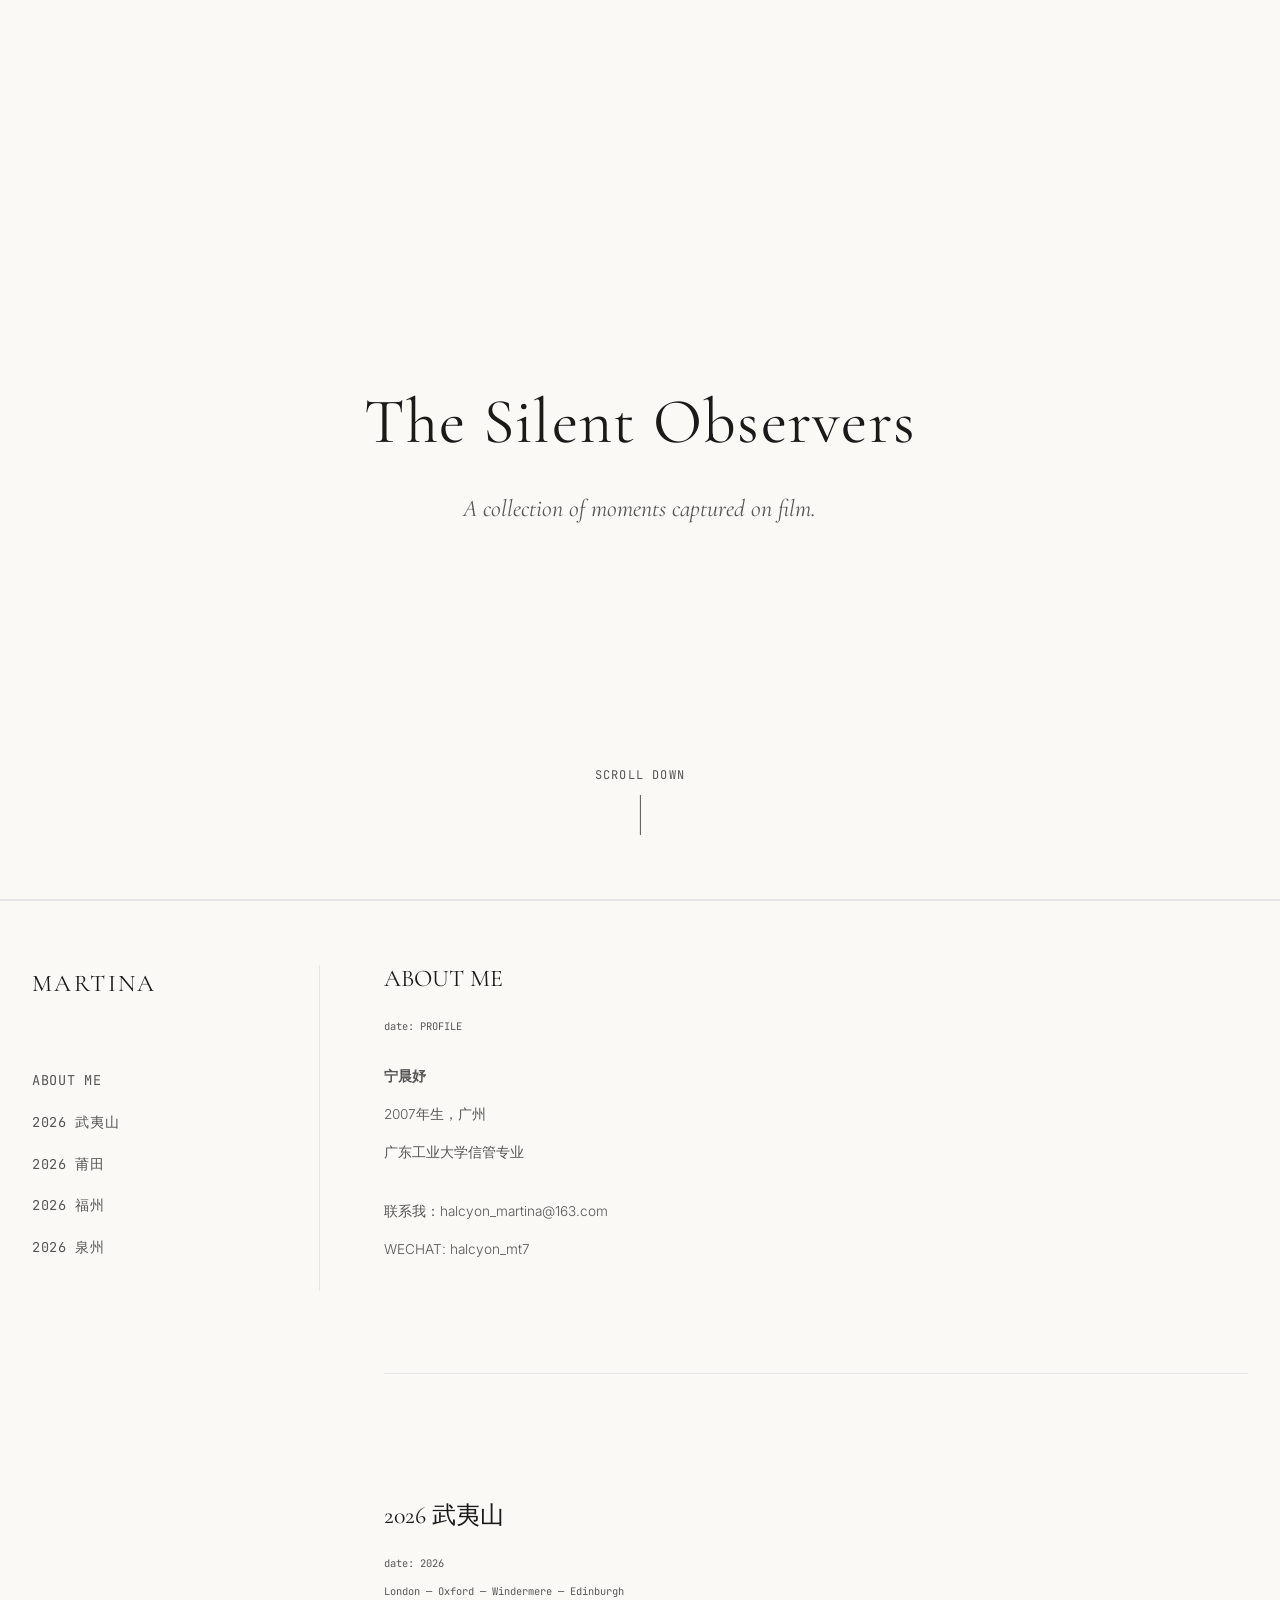
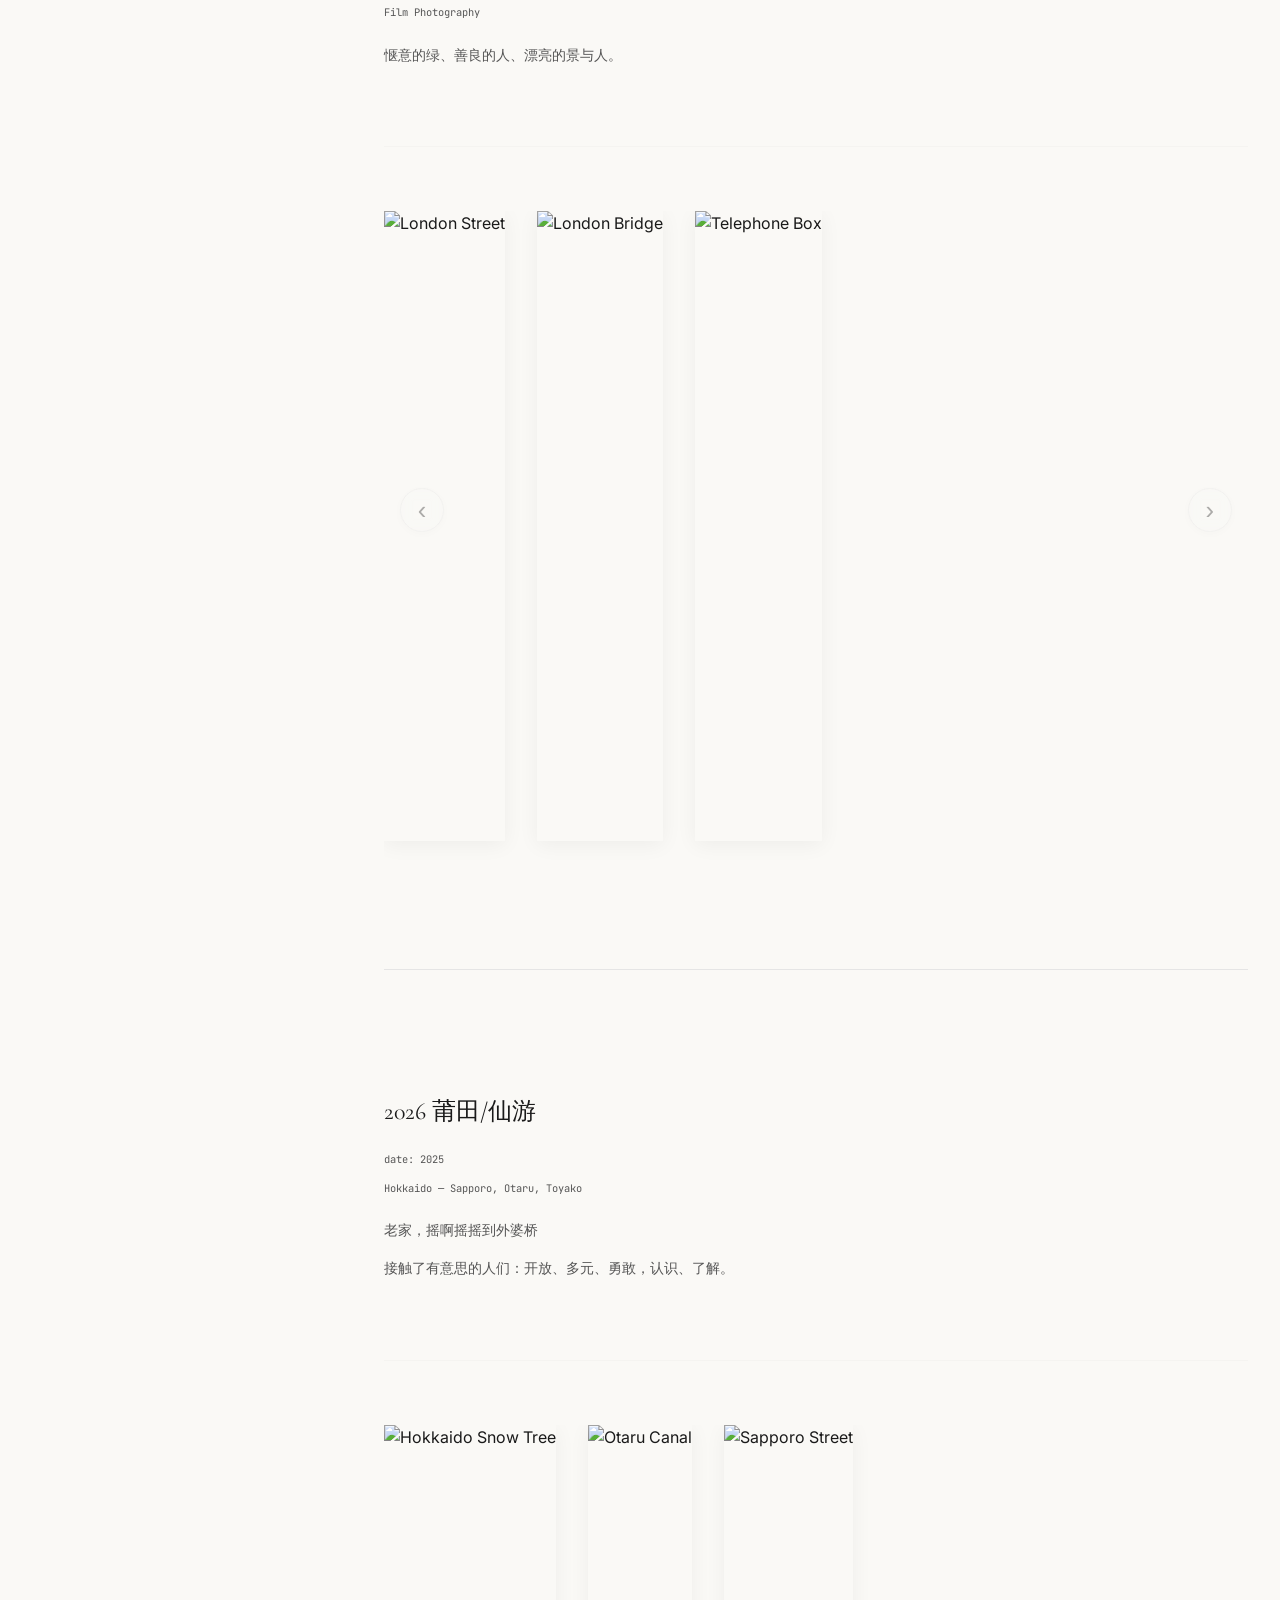
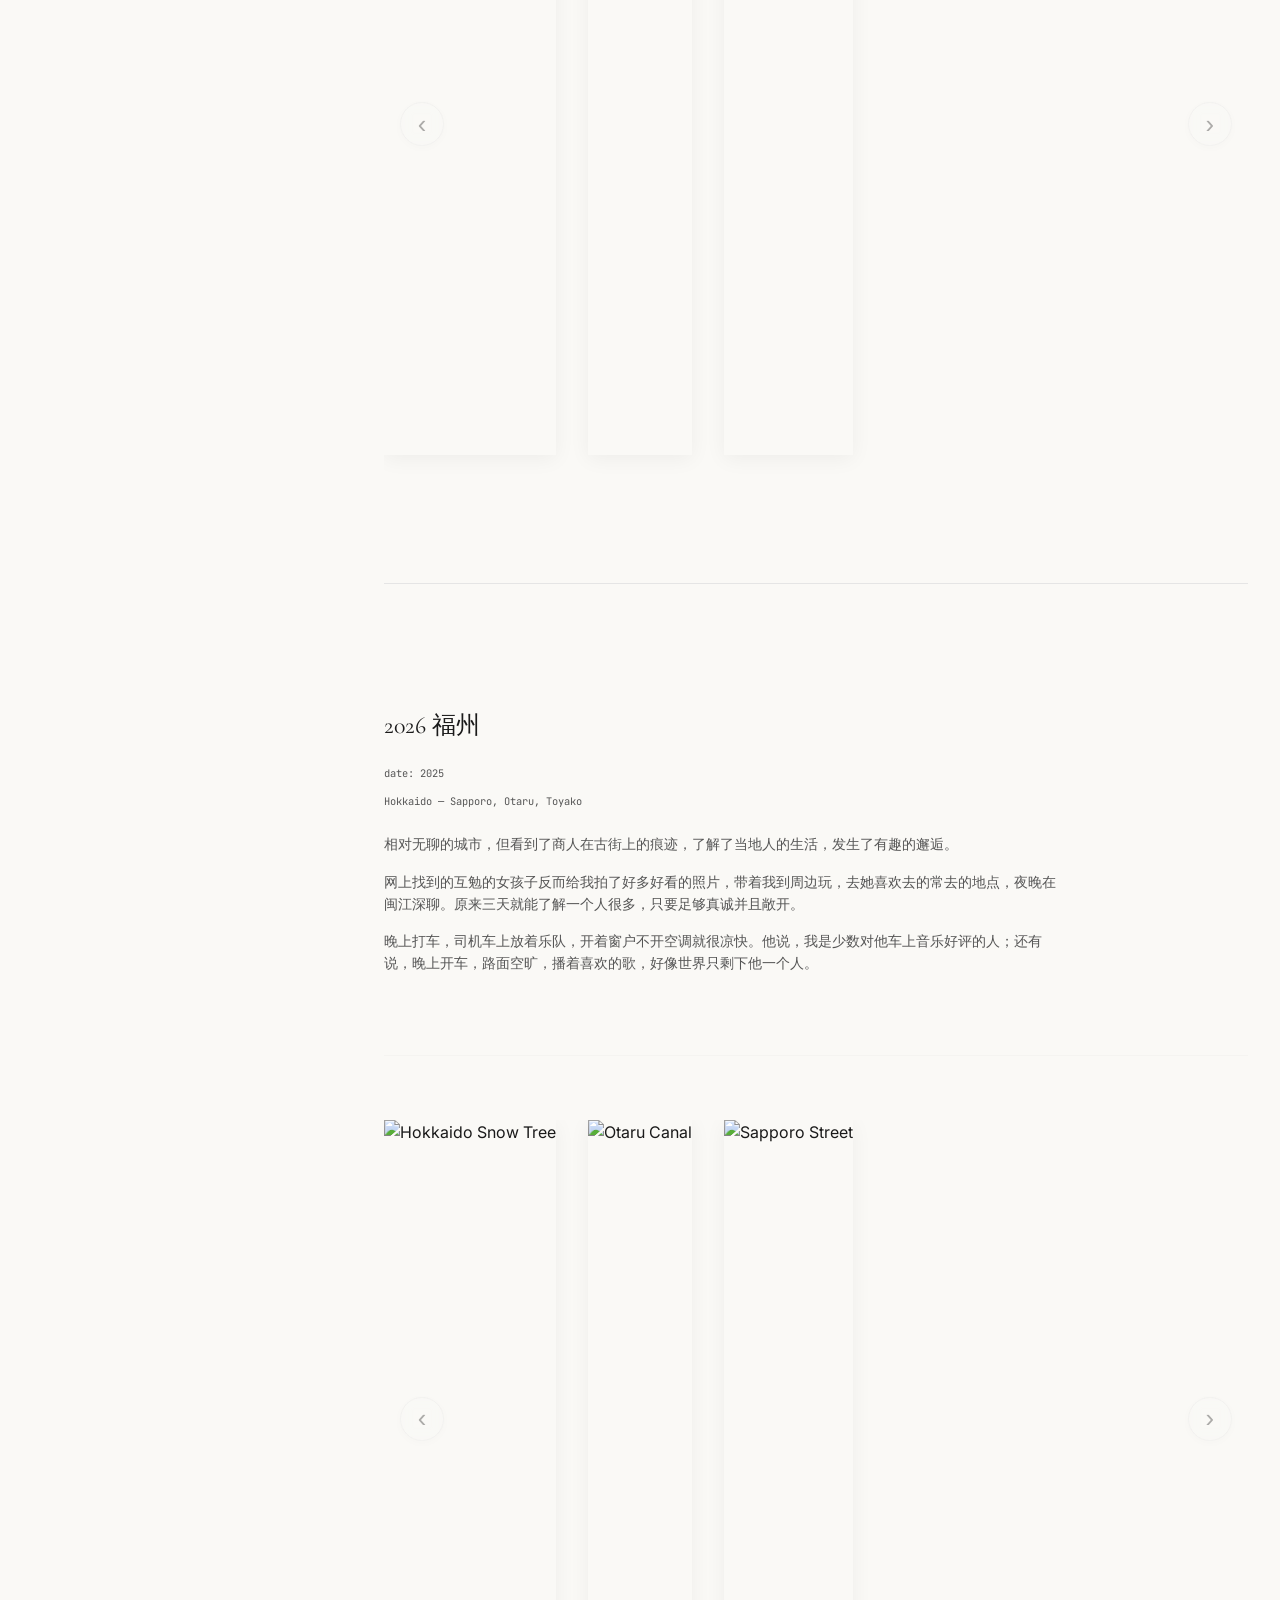
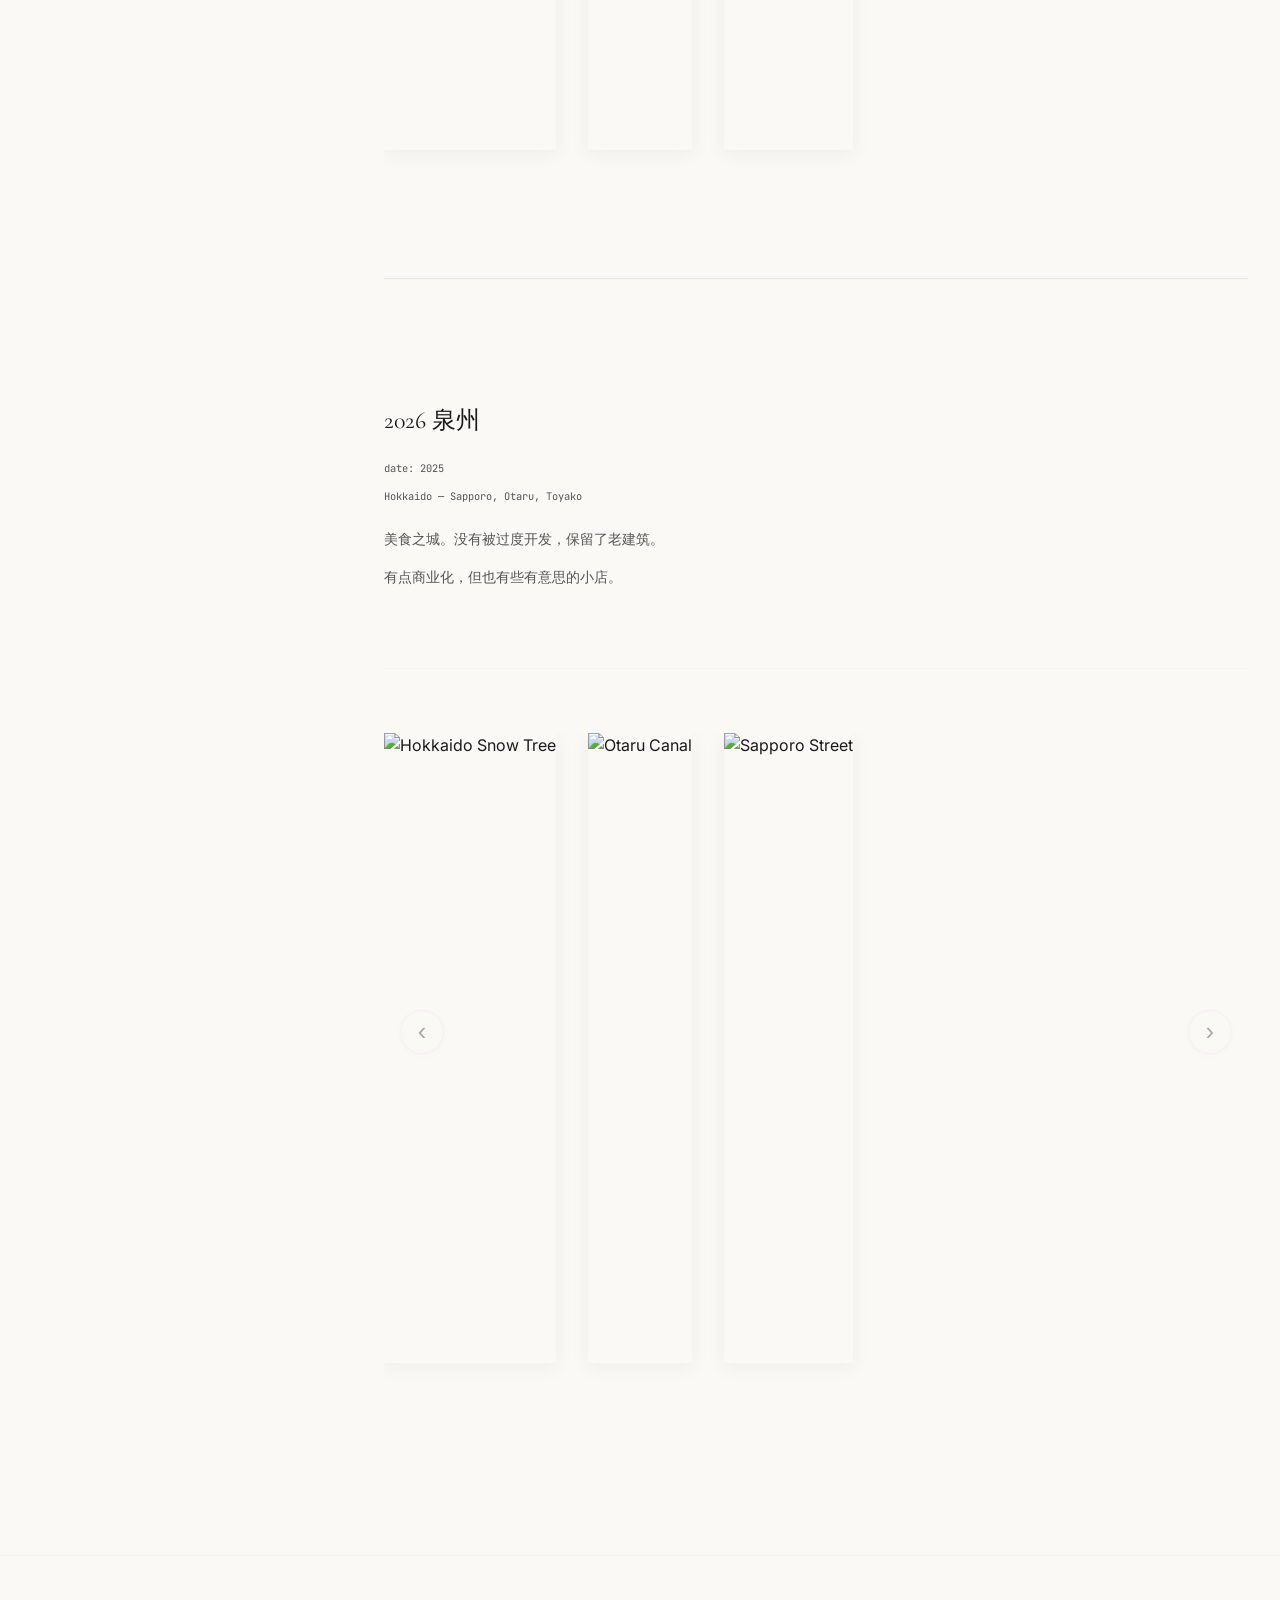
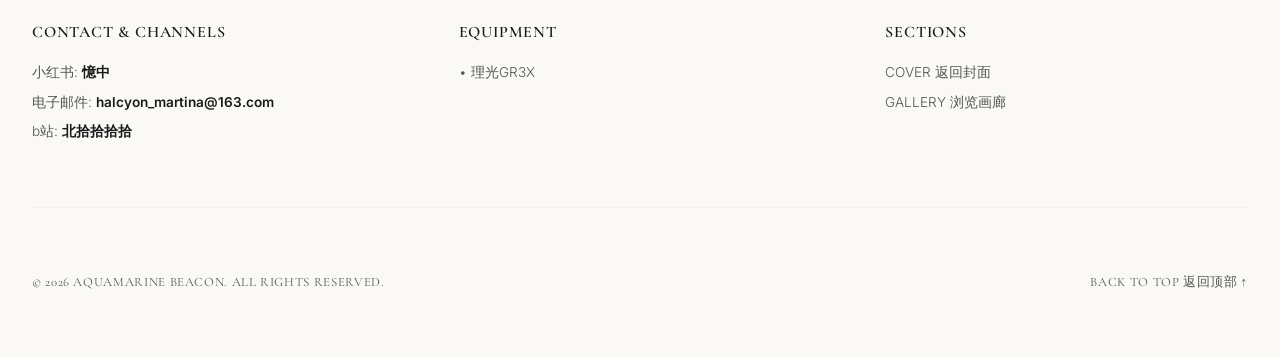
==== index.html @ 2e739232 "个人网页" ====
<!DOCTYPE html>
<html lang="zh-CN">
<head>
    <meta charset="UTF-8">
    <meta name="viewport" content="width=device-width, initial-scale=1.0">
    <title>Martina | 极简画廊风个人摄影集</title>
    <!-- 引入字体：Cormorant Garamond (衬线), JetBrains Mono (等宽), Inter (无衬线) -->
    <link rel="preconnect" href="https://fonts.googleapis.com">
    <link rel="preconnect" href="https://fonts.gstatic.com" crossorigin>
    <link href="https://fonts.googleapis.com/css2?family=Cormorant+Garamond:ital,wght@0,300;0,400;0,600;1,400&family=JetBrains+Mono:wght@300;400&family=Inter:wght@300;400;600&display=swap" rel="stylesheet">
    <link rel="stylesheet" href="css/style.css">
</head>
<body>

    <!-- 封面信封/极简标题区 -->
    <section id="cover" class="hero">
        <div class="hero-content">
            <h1>The Silent Observers</h1>
            <p>A collection of moments captured on film.</p>
            <div class="scroll-indicator">
                <span>Scroll Down</span>
                <div class="line"></div>
            </div>
        </div>
    </section>

    <!-- 主内容区 -->
    <main class="main-content" id="gallery-container">
        <div class="layout-container">
            
            <!-- 侧边导航 / 顶部导航 -->
            <div class="sidebar-wrapper">
                <nav class="sticky-nav">
                    <div class="nav-brand">MARTINA</div>
                    <ul class="nav-links">
                        <li><a href="#about-me">ABOUT ME</a></li>
                        <li><a href="#wys-2026">2026 武夷山</a></li>
                        <li><a href="#pt-2026">2026 莆田</a></li>
                        <li><a href="#fz-2026">2026 福州</a></li>
                        <li><a href="#qz-2026">2026 泉州</a></li>
                    </ul>
                </nav>
            </div>

            <!-- 项目列表区 -->
            <div class="projects-container">
                
                <!-- ABOUT ME -->
                <section id="about-me" class="project-item">
                    <div class="project-info">
                        <h2>ABOUT ME</h2>
                        <div class="project-meta">
                            <span>date: PROFILE</span>
                        </div>
                        <div class="project-desc">
                            <p><strong>宁晨妤</strong></p>
                            <p>2007年生，广州</p>
                            <p>广东工业大学信管专业</p>
                            <br>
                            <p>联系我：halcyon_martina@163.com</p>
                            <p>WECHAT: halcyon_mt7</p>
                        </div>
                    </div>
                </section>

                <!-- 项目 1 -->
                <section id="wys-2026" class="project-item">
                    <div class="project-info">
                        <h2>2026 武夷山</h2>
                        <div class="project-meta">
                            <span>date: 2026</span>
                            <span>London — Oxford — Windermere — Edinburgh</span>
                            <span>Film Photography</span>
                        </div>
                        <div class="project-desc">
                            <p>惬意的绿、善良的人、漂亮的景与人。</p>
                        </div>
                    </div>
                    <div class="project-gallery slider">
                        <div class="slider-container">
                            <img src="https://coresg-normal.trae.ai/api/ide/v1/text_to_image?prompt=London%20street%20red%20bus%20film%20photography%20minimalist&image_size=landscape_4_3" alt="London Street" loading="lazy" data-meta="Nikon FM2 | Kodak Portra 400 | London">
                            <img src="https://coresg-normal.trae.ai/api/ide/v1/text_to_image?prompt=London%20bridge%20fog%20film%20photography%20monochrome&image_size=landscape_4_3" alt="London Bridge" loading="lazy" data-meta="Nikon FM2 | Ilford HP5 | London">
                            <img src="https://coresg-normal.trae.ai/api/ide/v1/text_to_image?prompt=London%20telephone%20box%20film%20photography%20rain&image_size=portrait_4_3" alt="Telephone Box" loading="lazy" data-meta="Nikon FM2 | Kodak Portra 400 | London">
                        </div>
                        <div class="slider-controls">
                            <button class="slider-btn prev" aria-label="Previous image">‹</button>
                            <button class="slider-btn next" aria-label="Next image">›</button>
                        </div>
                    </div>
                </section>

                <!-- 项目 2 -->
                <section id="pt-2026" class="project-item">
                    <div class="project-info">
                        <h2>2026 莆田/仙游</h2>
                        <div class="project-meta">
                            <span>date: 2025</span>
                            <span>Hokkaido — Sapporo, Otaru, Toyako</span>
                        </div>
                        <div class="project-desc">
                            <p>老家，摇啊摇摇到外婆桥</p>
                            <p>接触了有意思的人们：开放、多元、勇敢，认识、了解。</p>
                        </div>
                    </div>
                    <div class="project-gallery slider">
                        <div class="slider-container">
                            <img src="https://coresg-normal.trae.ai/api/ide/v1/text_to_image?prompt=Hokkaido%20snow%20tree%20minimalist%20film%20photography&image_size=landscape_4_3" alt="Hokkaido Snow Tree" loading="lazy" data-meta="Ricoh GR3 | Positive Film | Biei">
                            <img src="https://coresg-normal.trae.ai/api/ide/v1/text_to_image?prompt=Otaru%20canal%20winter%20film%20photography&image_size=landscape_16_9" alt="Otaru Canal" loading="lazy" data-meta="Ricoh GR3 | Positive Film | Otaru">
                            <img src="https://coresg-normal.trae.ai/api/ide/v1/text_to_image?prompt=Sapporo%20street%20snow%20night%20film%20photography&image_size=landscape_4_3" alt="Sapporo Street" loading="lazy" data-meta="Ricoh GR3 | Positive Film | Sapporo">
                        </div>
                        <div class="slider-controls">
                            <button class="slider-btn prev" aria-label="Previous image">‹</button>
                            <button class="slider-btn next" aria-label="Next image">›</button>
                        </div>
                    </div>
                </section>

                <!-- 项目 3 -->
                <section id="fz-2026" class="project-item">
                    <div class="project-info">
                        <h2>2026 福州</h2>
                        <div class="project-meta">
                            <span>date: 2025</span>
                            <span>Hokkaido — Sapporo, Otaru, Toyako</span>
                        </div>
                        <div class="project-desc">
                            <p>相对无聊的城市，但看到了商人在古街上的痕迹，了解了当地人的生活，发生了有趣的邂逅。</p>
                            <p>网上找到的互勉的女孩子反而给我拍了好多好看的照片，带着我到周边玩，去她喜欢去的常去的地点，夜晚在闽江深聊。原来三天就能了解一个人很多，只要足够真诚并且敞开。</p>
                            <p>晚上打车，司机车上放着乐队，开着窗户不开空调就很凉快。他说，我是少数对他车上音乐好评的人；还有说，晚上开车，路面空旷，播着喜欢的歌，好像世界只剩下他一个人。</p>
                        </div>
                    </div>
                    <div class="project-gallery slider">
                        <div class="slider-container">
                            <img src="https://coresg-normal.trae.ai/api/ide/v1/text_to_image?prompt=Hokkaido%20snow%20tree%20minimalist%20film%20photography&image_size=landscape_4_3" alt="Hokkaido Snow Tree" loading="lazy" data-meta="Ricoh GR3 | Positive Film | Biei">
                            <img src="https://coresg-normal.trae.ai/api/ide/v1/text_to_image?prompt=Otaru%20canal%20winter%20film%20photography&image_size=landscape_16_9" alt="Otaru Canal" loading="lazy" data-meta="Ricoh GR3 | Positive Film | Otaru">
                            <img src="https://coresg-normal.trae.ai/api/ide/v1/text_to_image?prompt=Sapporo%20street%20snow%20night%20film%20photography&image_size=landscape_4_3" alt="Sapporo Street" loading="lazy" data-meta="Ricoh GR3 | Positive Film | Sapporo">
                        </div>
                        <div class="slider-controls">
                            <button class="slider-btn prev" aria-label="Previous image">‹</button>
                            <button class="slider-btn next" aria-label="Next image">›</button>
                        </div>
                    </div>
                </section>

                <!-- 项目 4 -->
                <section id="qz-2026" class="project-item">
                    <div class="project-info">
                        <h2>2026 泉州</h2>
                        <div class="project-meta">
                            <span>date: 2025</span>
                            <span>Hokkaido — Sapporo, Otaru, Toyako</span>
                        </div>
                        <div class="project-desc">
                            <p>美食之城。没有被过度开发，保留了老建筑。</p>
                            <p>有点商业化，但也有些有意思的小店。</p>
                        </div>
                    </div>
                    <div class="project-gallery slider">
                        <div class="slider-container">
                            <img src="https://coresg-normal.trae.ai/api/ide/v1/text_to_image?prompt=Hokkaido%20snow%20tree%20minimalist%20film%20photography&image_size=landscape_4_3" alt="Hokkaido Snow Tree" loading="lazy" data-meta="Ricoh GR3 | Positive Film | Biei">
                            <img src="https://coresg-normal.trae.ai/api/ide/v1/text_to_image?prompt=Otaru%20canal%20winter%20film%20photography&image_size=landscape_16_9" alt="Otaru Canal" loading="lazy" data-meta="Ricoh GR3 | Positive Film | Otaru">
                            <img src="https://coresg-normal.trae.ai/api/ide/v1/text_to_image?prompt=Sapporo%20street%20snow%20night%20film%20photography&image_size=landscape_4_3" alt="Sapporo Street" loading="lazy" data-meta="Ricoh GR3 | Positive Film | Sapporo">
                        </div>
                        <div class="slider-controls">
                            <button class="slider-btn prev" aria-label="Previous image">‹</button>
                            <button class="slider-btn next" aria-label="Next image">›</button>
                        </div>
                    </div>
                </section>
                
            </div>
        </div>
    </main>

    <!-- 页脚 -->
    <footer id="footer">
        <div class="footer-layout">
            
            <div class="footer-col">
                <h3>CONTACT & CHANNELS</h3>
                <ul class="footer-list">
                    <li>小红书: <strong>憶中</strong></li>
                    <li>电子邮件: <strong>halcyon_martina@163.com</strong></li>
                    <li>b站: <strong>北拾拾拾拾</strong></li>
                </ul>
            </div>

            <div class="footer-col">
                <h3>EQUIPMENT</h3>
                <ul class="footer-list">
                    <li>• 理光GR3X</li>
                </ul>
            </div>

            <div class="footer-col">
                <h3>SECTIONS</h3>
                <ul class="footer-list">
                    <li><a href="#cover">COVER 返回封面</a></li>
                    <li><a href="#gallery-container">GALLERY 浏览画廊</a></li>
                </ul>
            </div>
            
        </div>
        
        <div class="footer-bottom">
            <div class="copyright">
                <p>&copy; 2026 AQUAMARINE BEACON. ALL RIGHTS RESERVED.</p>
            </div>
            <a href="#cover" class="back-to-top">BACK TO TOP 返回顶部 &uarr;</a>
        </div>
    </footer>

    <!-- Lightbox 模态框 -->
    <div id="lightbox" class="lightbox">
        <div class="lightbox-close" aria-label="Close">✕</div>
        <button class="lightbox-btn prev" aria-label="Previous">‹</button>
        <img class="lightbox-img" src="" alt="Enlarged Photo">
        <button class="lightbox-btn next" aria-label="Next">›</button>
        <div class="lightbox-meta"></div>
    </div>

    <script src="js/main.js"></script>
</body>
</html>
---- css/style.css ----
:root {
    /* 色彩规范 */
    --color-bg: #FAF9F6;          /* 柔和纸白色 */
    --color-text: #1A1A1A;        /* 深炭灰 */
    --color-text-light: #555555;
    --color-border: #E5E5E5;      /* 浅灰 */
    --color-accent: #991B1B;      /* 复古朱红 */

    /* 字体规范 */
    --font-serif: 'Cormorant Garamond', 'Playfair Display', serif;
    --font-sans: 'Inter', -apple-system, 'PingFang SC', 'Hiragino Sans GB', 'Songti SC', sans-serif;
    --font-mono: 'JetBrains Mono', 'Courier New', monospace;

    /* 布局尺寸 */
    --nav-width: 250px;
    --spacing-lg: 4rem;
    --spacing-md: 2rem;
    --spacing-sm: 1rem;
}

* {
    margin: 0;
    padding: 0;
    box-sizing: border-box;
}

html {
    scroll-behavior: smooth;
    font-size: 16px;
}

body {
    background-color: var(--color-bg);
    color: var(--color-text);
    font-family: var(--font-sans);
    line-height: 1.6;
    overflow-x: hidden;
}

h1, h2, h3, .nav-brand {
    font-family: var(--font-serif);
    font-weight: 400;
}

/* 导航栏 (Sticky Nav) */
.sidebar-wrapper {
    width: 100%;
    position: sticky;
    top: var(--spacing-lg);
    align-self: start;
    display: flex;
    flex-direction: column;
    justify-content: space-between;
    padding-bottom: var(--spacing-md);
    padding-right: var(--spacing-md);
    border-right: 1px solid var(--color-border);
}

.sticky-nav {
    display: flex;
    flex-direction: column;
    background-color: transparent;
}

.nav-brand {
    font-size: 1.5rem;
    letter-spacing: 0.1em;
    margin-bottom: var(--spacing-lg);
}

.nav-links {
    list-style: none;
    display: flex;
    flex-direction: column;
    gap: var(--spacing-sm);
}

.nav-links a {
    text-decoration: none;
    color: var(--color-text-light);
    font-family: var(--font-mono);
    font-size: 0.85rem;
    letter-spacing: 0.05em;
    transition: color 0.3s ease;
    display: inline-block;
    position: relative;
}

.nav-links a:hover,
.nav-links a.active {
    color: var(--color-text);
}

.nav-links a.active::before {
    content: '';
    position: absolute;
    left: -15px;
    top: 50%;
    transform: translateY(-50%);
    width: 6px;
    height: 6px;
    border-radius: 50%;
    background-color: var(--color-accent);
}

/* 主内容区 */
.main-content {
    min-height: 100vh;
    padding: var(--spacing-lg) var(--spacing-md);
    border-top: 1px solid var(--color-border);
}

.layout-container {
    max-width: 1440px;
    margin: 0 auto;
    display: grid;
    grid-template-columns: 1fr;
    gap: var(--spacing-lg);
    align-items: start;
}

@media (min-width: 768px) {
    .layout-container {
        grid-template-columns: 3fr 9fr;
    }
}

.projects-container {
    display: flex;
    flex-direction: column;
    gap: 8rem;
}

/* 封面区 */
.hero {
    height: 100vh;
    display: flex;
    align-items: center;
    justify-content: center;
    position: relative;
    border-bottom: 1px solid var(--color-border);
}

.hero-content {
    text-align: center;
}

.hero h1 {
    font-size: 4rem;
    margin-bottom: 1rem;
    letter-spacing: 0.02em;
}

.hero p {
    font-family: var(--font-serif);
    font-size: 1.5rem;
    color: var(--color-text-light);
    font-style: italic;
}

.scroll-indicator {
    position: absolute;
    bottom: var(--spacing-lg);
    left: 50%;
    transform: translateX(-50%);
    display: flex;
    flex-direction: column;
    align-items: center;
    gap: 10px;
    font-family: var(--font-mono);
    font-size: 0.75rem;
    color: var(--color-text-light);
    text-transform: uppercase;
    letter-spacing: 0.1em;
}

.scroll-indicator .line {
    width: 1px;
    height: 40px;
    background-color: var(--color-text-light);
}

/* 项目布局 */
.project-item {
    border-bottom: 1px solid var(--color-border);
    padding-bottom: 6rem;
    display: flex;
    flex-direction: column;
    gap: 4rem;
}
.project-item:last-child {
    border-bottom: none;
}

.project-info {
    max-width: 42rem;
    text-align: left;
    display: flex;
    flex-direction: column;
    gap: 1.5rem;
}

.project-info h2 {
    font-size: 1.5rem;
    margin-bottom: 0;
    line-height: 1.2;
}

.project-desc {
    color: var(--color-text-light);
    font-size: 0.85rem;
    font-weight: 300;
}

.project-desc p {
    margin-bottom: 1rem;
}

.project-meta {
    font-family: var(--font-mono);
    font-size: 0.65rem;
    color: var(--color-text-light);
    display: flex;
    flex-direction: column;
    gap: 0.25rem;
}

.project-meta span:first-child {
    margin-bottom: 0.5rem;
}

/* 项目 & 画廊防止图片撑开 Grid 列 */
.projects-container,
.project-item,
.project-gallery {
    min-width: 0;
}

/* 画廊横向滚动 (Gallery Slider) */
.project-gallery {
    width: 100%;
    position: relative;
    background-color: var(--color-bg);
    border-top: 1px solid rgba(0, 0, 0, 0.02);
    padding-top: var(--spacing-lg);
    overflow: visible;
}

.slider-container {
    display: flex;
    gap: var(--spacing-md);
    padding-bottom: var(--spacing-md);
    overflow-x: auto;
    overflow-y: visible;
    scroll-snap-type: x mandatory;
    scroll-behavior: smooth;
    -webkit-overflow-scrolling: touch;
    scrollbar-width: none; 
    align-items: center;
    min-width: 0;
    max-width: 100%;
    width: 100%;
}

.slider-container::-webkit-scrollbar {
    display: none;
}

.slider-container img {
    height: 70vh;
    width: auto;
    max-width: none;
    object-fit: contain;
    scroll-snap-align: center;
    cursor: zoom-in;
    box-shadow: 0 4px 20px rgba(0,0,0,0.05);
    transition: transform 0.3s ease;
}

.slider-container img:hover {
    transform: scale(1.01);
}

.slider-controls {
    position: static;
    pointer-events: none;
}

.slider-btn {
    position: absolute;
    top: 50%;
    transform: translateY(-50%);
    pointer-events: auto;
    background: rgba(250, 249, 246, 0.92);
    backdrop-filter: blur(6px);
    -webkit-backdrop-filter: blur(6px);
    border: 1px solid var(--color-border);
    color: var(--color-text);
    width: 44px;
    height: 44px;
    border-radius: 50%;
    font-size: 1.6rem;
    line-height: 1;
    display: flex;
    align-items: center;
    justify-content: center;
    cursor: pointer;
    transition: all 0.35s ease;
    opacity: 0.35;
    z-index: 10;
    box-shadow: 0 2px 10px rgba(0, 0, 0, 0.06);
}

.slider-btn.prev {
    left: 1rem;
}

.slider-btn.next {
    right: 1rem;
}

.project-gallery:hover .slider-btn {
    opacity: 1;
}

.project-gallery:hover .slider-btn.prev {
    left: 1.25rem;
}

.project-gallery:hover .slider-btn.next {
    right: 1.25rem;
}

.slider-btn:hover {
    background: var(--color-text);
    color: var(--color-bg);
}

/* 页脚 */
footer {
    border-top: 1px solid rgba(0, 0, 0, 0.03);
    padding: var(--spacing-lg) 0;
    max-width: 1440px;
    margin: 0 auto;
    width: 100%;
    padding-left: var(--spacing-md);
    padding-right: var(--spacing-md);
}

.footer-layout {
    display: grid;
    grid-template-columns: repeat(1, 1fr);
    gap: var(--spacing-lg);
    margin-bottom: var(--spacing-lg);
    padding-bottom: var(--spacing-lg);
    border-bottom: 1px solid rgba(0, 0, 0, 0.03);
}

@media (min-width: 768px) {
    .footer-layout {
        grid-template-columns: repeat(3, 1fr);
    }
}

.footer-col h3 {
    font-family: var(--font-serif);
    font-size: 1rem;
    font-weight: 600;
    margin-bottom: 1rem;
    color: var(--color-text);
    letter-spacing: 0.05em;
}

.footer-list {
    list-style: none;
    display: flex;
    flex-direction: column;
    gap: 0.5rem;
}

.footer-list li,
.footer-list a {
    font-family: var(--font-sans);
    font-size: 0.85rem;
    color: var(--color-text-light);
    text-decoration: none;
    font-weight: 300;
    transition: color 0.3s;
}

.footer-list a:hover {
    color: var(--color-text);
}

.footer-list strong {
    font-weight: 600;
    color: var(--color-text);
}

.footer-bottom {
    display: flex;
    justify-content: space-between;
    align-items: center;
    flex-wrap: wrap;
    gap: var(--spacing-md);
}

.copyright {
    font-family: var(--font-serif);
    font-size: 0.8rem;
    color: var(--color-text-light);
    text-transform: uppercase;
    letter-spacing: 0.05em;
}

.back-to-top {
    font-family: var(--font-serif);
    font-size: 0.8rem;
    color: var(--color-text-light);
    text-decoration: none;
    text-transform: uppercase;
    letter-spacing: 0.05em;
    transition: color 0.3s;
}

.back-to-top:hover {
    color: var(--color-text);
}

/* Lightbox 模态框 */
.lightbox {
    position: fixed;
    top: 0;
    left: 0;
    width: 100vw;
    height: 100vh;
    background-color: rgba(26, 26, 26, 0.98);
    z-index: 9999;
    display: flex;
    align-items: center;
    justify-content: center;
    opacity: 0;
    pointer-events: none;
    transition: opacity 0.3s ease;
}

.lightbox.active {
    opacity: 1;
    pointer-events: auto;
}

.lightbox-img {
    max-width: 90vw;
    max-height: 85vh;
    object-fit: contain;
    box-shadow: 0 10px 40px rgba(0,0,0,0.5);
}

.lightbox-close {
    position: absolute;
    top: 2rem;
    right: 2rem;
    color: #fff;
    font-size: 2rem;
    cursor: pointer;
    font-family: var(--font-sans);
    transition: color 0.3s;
}

.lightbox-close:hover {
    color: var(--color-accent);
}

.lightbox-btn {
    position: absolute;
    top: 50%;
    transform: translateY(-50%);
    background: transparent;
    border: none;
    color: #fff;
    font-size: 4rem;
    cursor: pointer;
    padding: 1rem;
    transition: color 0.3s;
}

.lightbox-btn:hover {
    color: var(--color-accent);
}

.lightbox-btn.prev { left: 2rem; }
.lightbox-btn.next { right: 2rem; }

.lightbox-meta {
    position: absolute;
    bottom: 2rem;
    left: 50%;
    transform: translateX(-50%);
    color: #aaa;
    font-family: var(--font-mono);
    font-size: 0.85rem;
    letter-spacing: 0.05em;
}

/* 响应式设计 (Mobile) */
@media (max-width: 767px) {
    .sidebar-wrapper {
        position: relative;
        top: 0;
        width: 100%;
        border-right: none;
        border-bottom: 1px solid var(--color-border);
        padding-right: 0;
    }

    .sticky-nav {
        flex-direction: row;
        justify-content: space-between;
        align-items: center;
        width: 100%;
    }

    .nav-brand {
        margin-bottom: 0;
        font-size: 1.2rem;
    }

    .nav-links {
        flex-direction: row;
        overflow-x: auto;
        white-space: nowrap;
        scrollbar-width: none;
    }
    
    .nav-links a.active::before {
        display: none;
    }
    
    .nav-links a.active {
        color: var(--color-accent);
    }

    .layout-container {
        gap: var(--spacing-md);
    }
    
    .project-item {
        padding-bottom: 4rem;
        gap: 2rem;
    }
    
    .slider-container img {
        height: 50vh;
    }
    
    .footer-content {
        flex-direction: column;
        align-items: flex-start;
    }
}
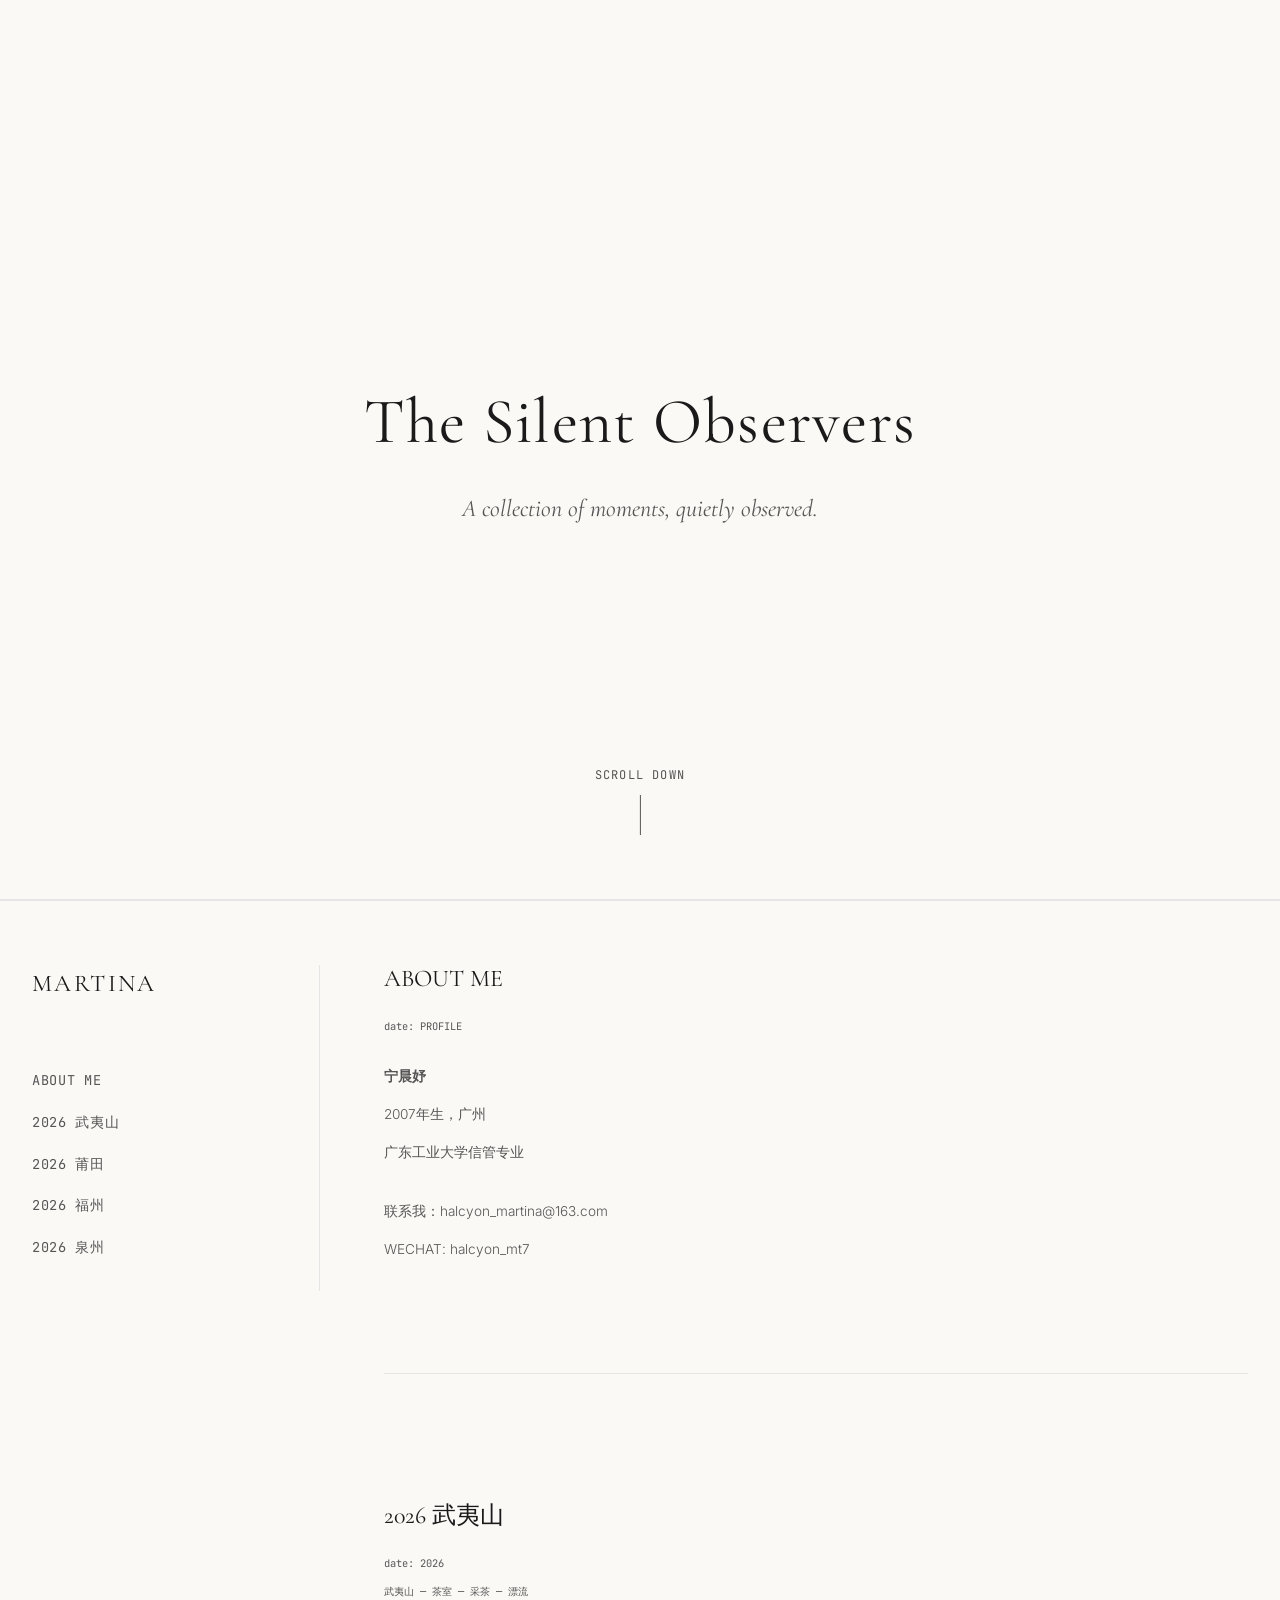
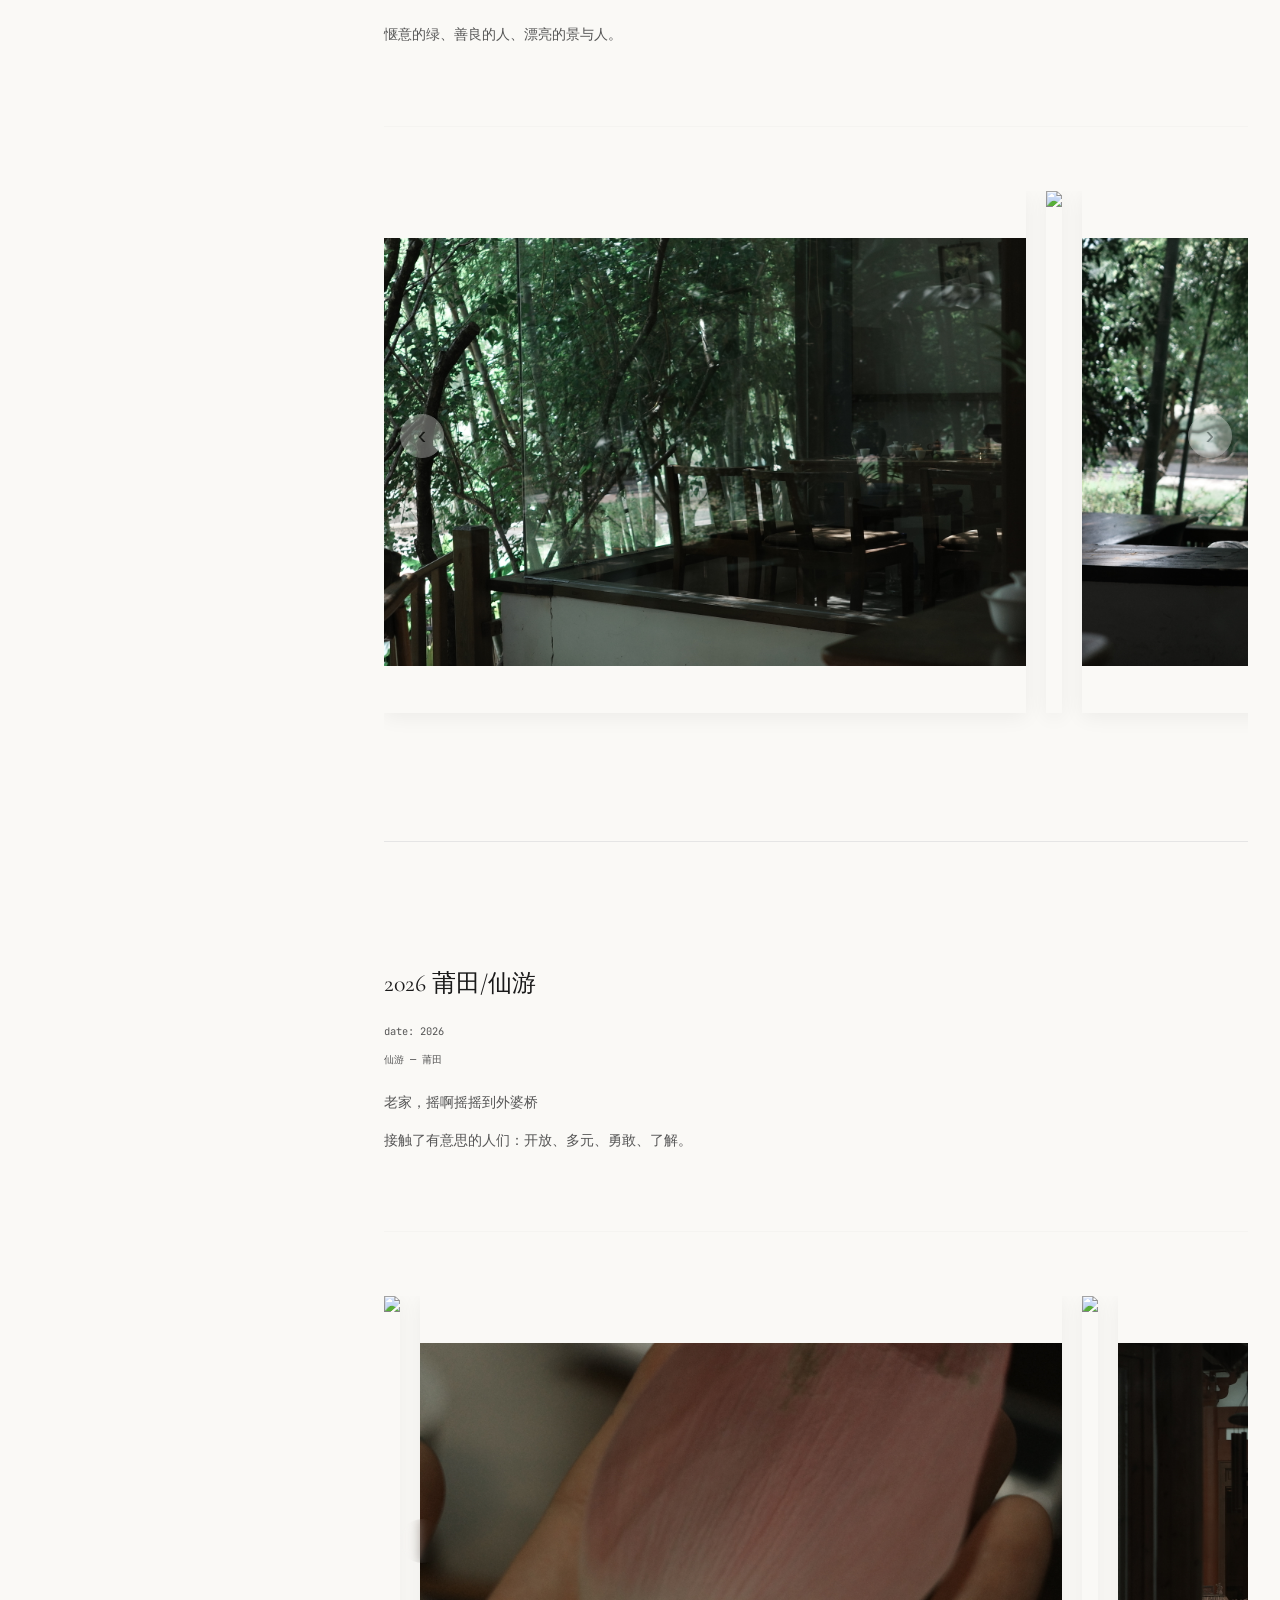
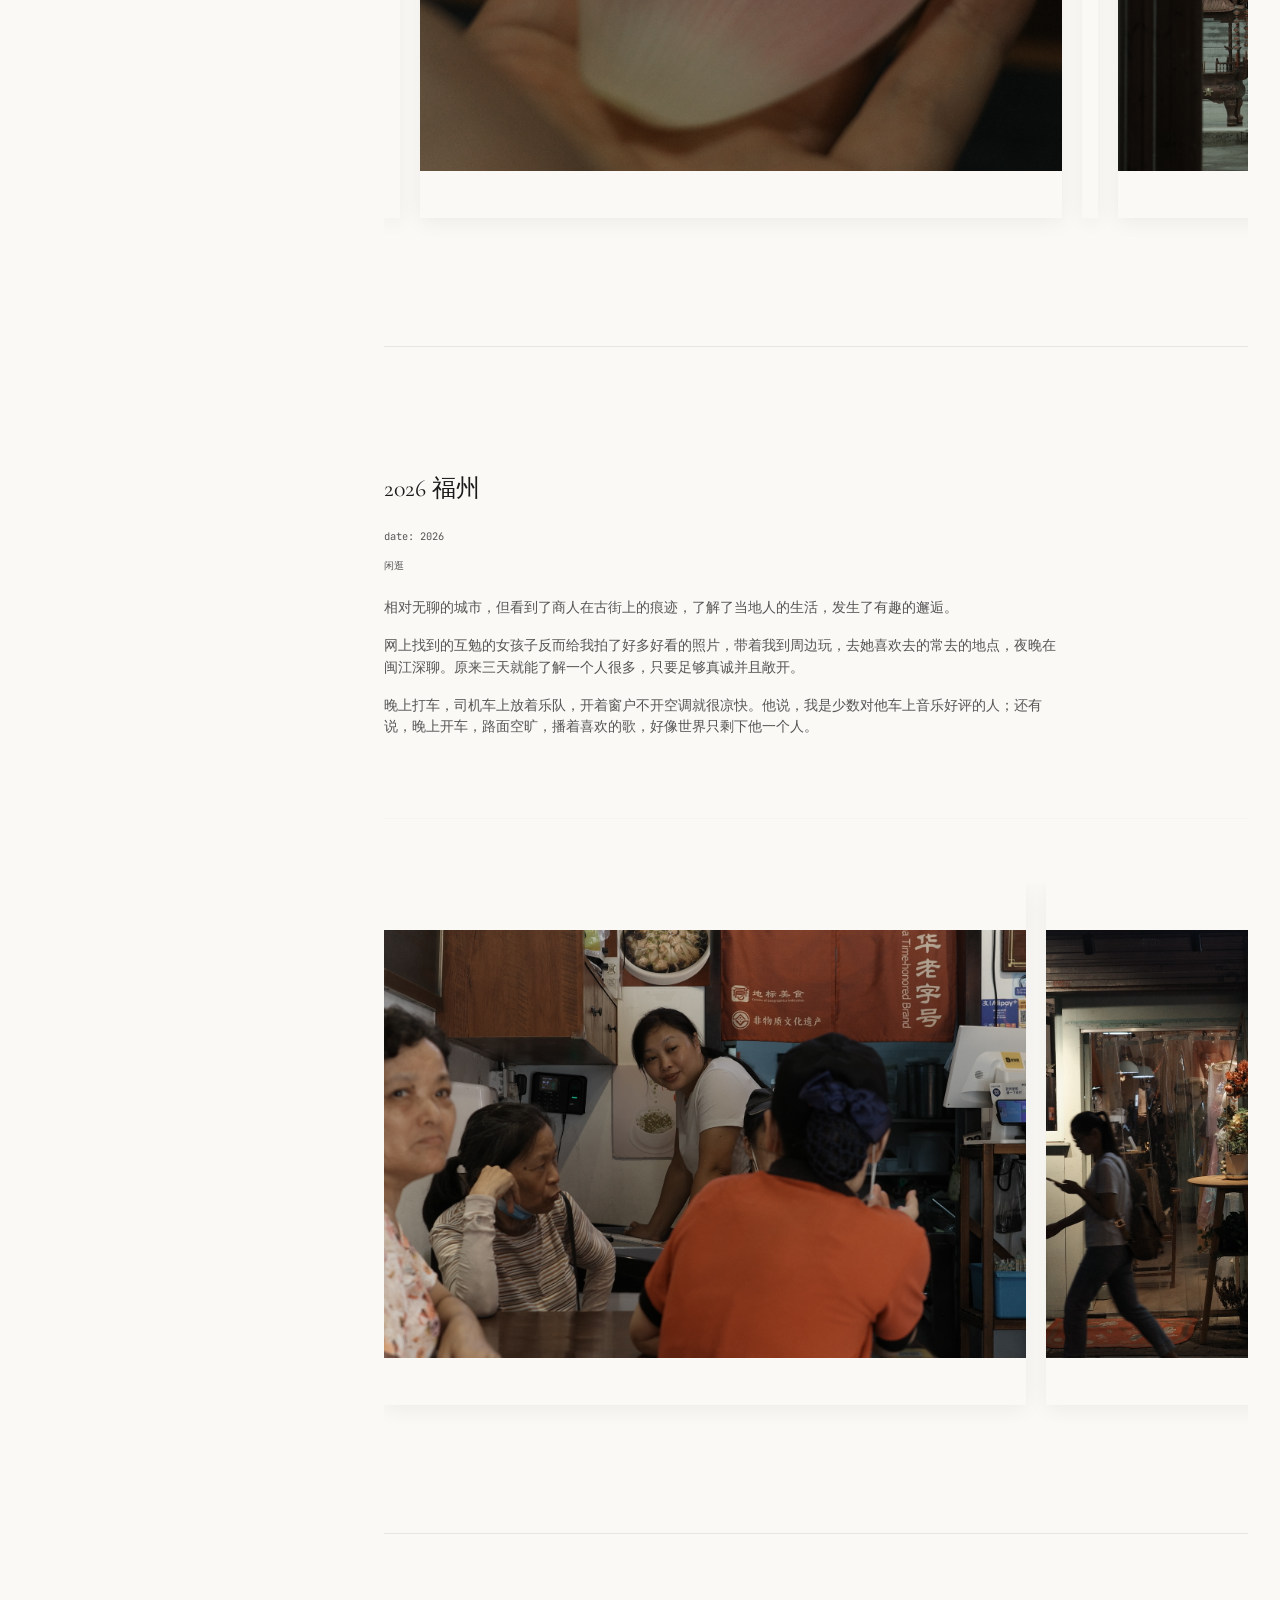
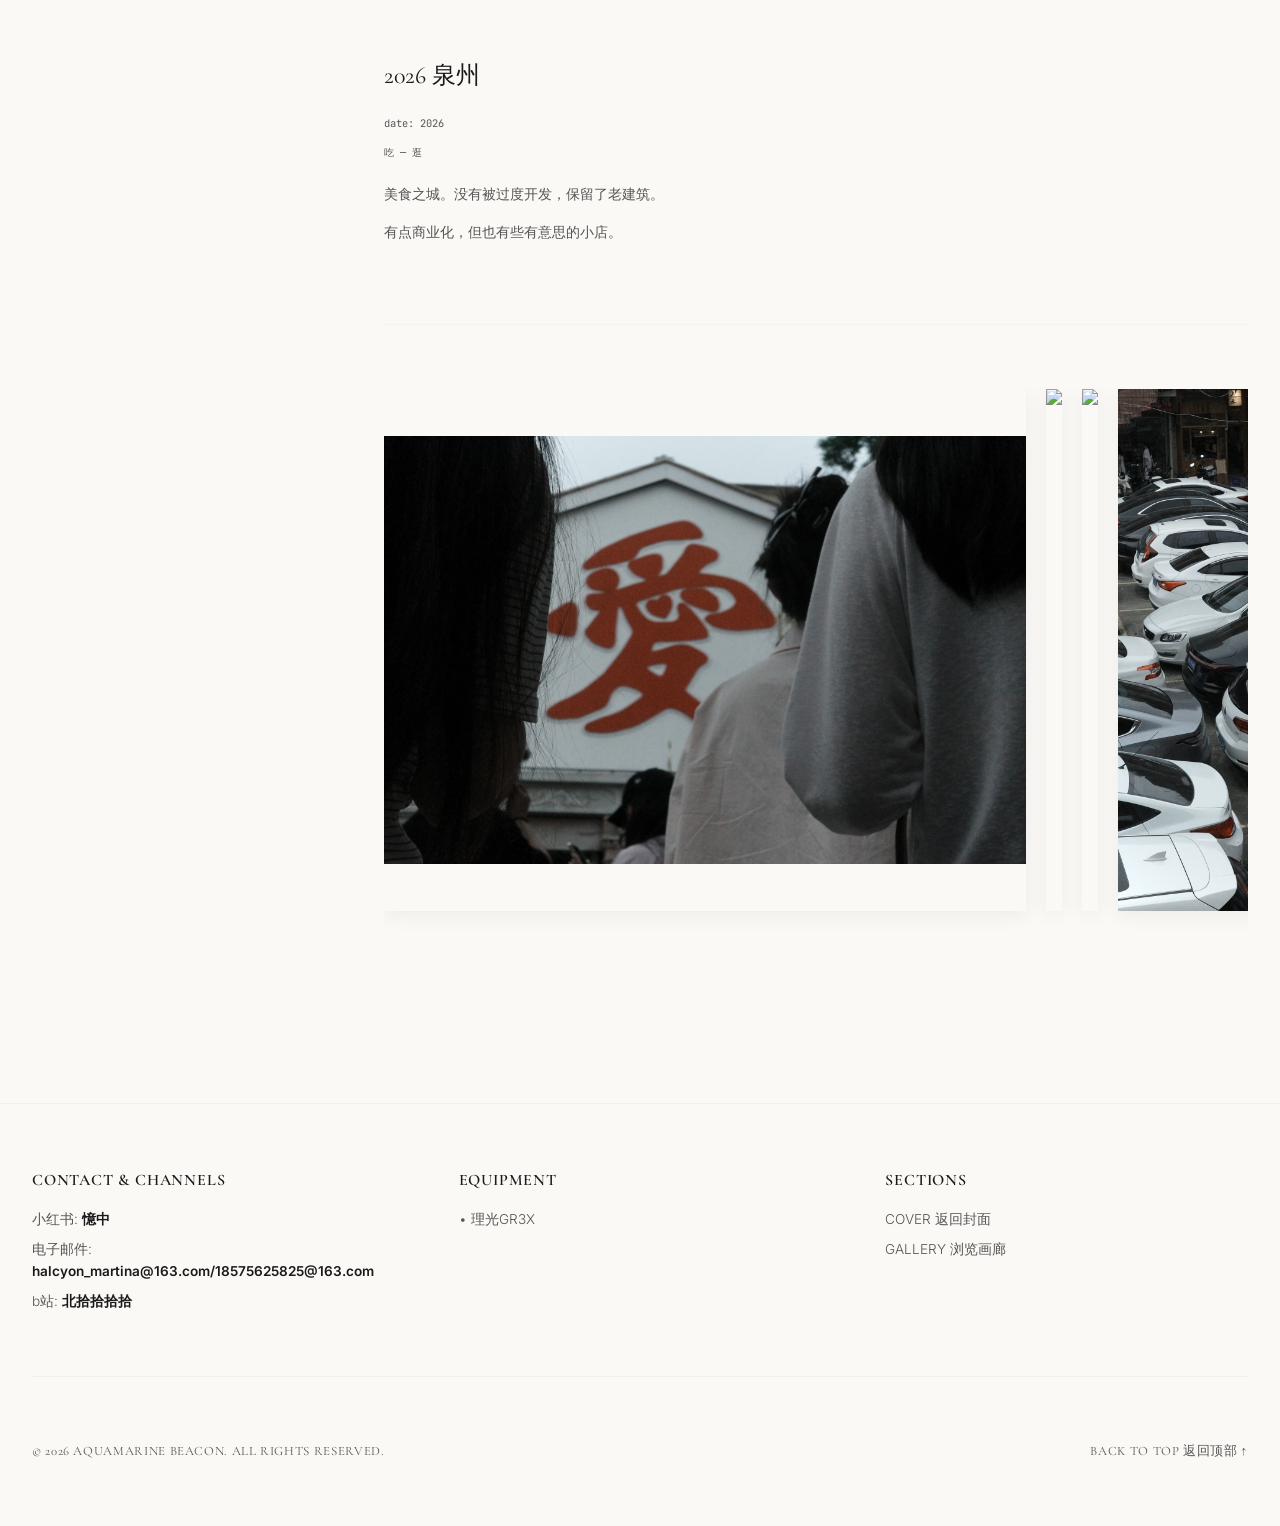
==== commit a48e0938: "修改完成的版本" ====
--- a/index.html
+++ b/index.html
@@ -16,7 +16,7 @@
     <section id="cover" class="hero">
         <div class="hero-content">
             <h1>The Silent Observers</h1>
-            <p>A collection of moments captured on film.</p>
+            <p>A collection of moments, quietly observed.</p>
             <div class="scroll-indicator">
                 <span>Scroll Down</span>
                 <div class="line"></div>
@@ -69,8 +69,7 @@
                         <h2>2026 武夷山</h2>
                         <div class="project-meta">
                             <span>date: 2026</span>
-                            <span>London — Oxford — Windermere — Edinburgh</span>
-                            <span>Film Photography</span>
+                            <span>武夷山 — 茶室 — 采茶 — 漂流</span>
                         </div>
                         <div class="project-desc">
                             <p>惬意的绿、善良的人、漂亮的景与人。</p>
@@ -78,9 +77,21 @@
                     </div>
                     <div class="project-gallery slider">
                         <div class="slider-container">
-                            <img src="https://coresg-normal.trae.ai/api/ide/v1/text_to_image?prompt=London%20street%20red%20bus%20film%20photography%20minimalist&image_size=landscape_4_3" alt="London Street" loading="lazy" data-meta="Nikon FM2 | Kodak Portra 400 | London">
-                            <img src="https://coresg-normal.trae.ai/api/ide/v1/text_to_image?prompt=London%20bridge%20fog%20film%20photography%20monochrome&image_size=landscape_4_3" alt="London Bridge" loading="lazy" data-meta="Nikon FM2 | Ilford HP5 | London">
-                            <img src="https://coresg-normal.trae.ai/api/ide/v1/text_to_image?prompt=London%20telephone%20box%20film%20photography%20rain&image_size=portrait_4_3" alt="Telephone Box" loading="lazy" data-meta="Nikon FM2 | Kodak Portra 400 | London">
+                            <img src="images/WYS/26-WYS01.JPG">
+                            <img src="images/WYS/26-WYS02.JPG">
+                            <img src="images/WYS/26-WYS03.JPG">
+                            <img src="images/WYS/26-WYS04.JPG">
+                            <img src="images/WYS/26-WYS05.JPG">
+                            <img src="images/WYS/26-WYS06.JPG">
+                            <img src="images/WYS/26-WYS07.JPG">
+                            <img src="images/WYS/26-WYS08.JPG">
+                            <img src="images/WYS/26-WYS09.JPG">
+                            <img src="images/WYS/26-WYS10.JPG">
+                            <img src="images/WYS/26-WYS11.JPG">
+                            <img src="images/WYS/26-WYS12.JPG">
+                            <img src="images/WYS/26-WYS13.JPG">
+                            <img src="images/WYS/26-WYS14.JPG">
+                            <img src="images/WYS/26-WYS15.JPG">
                         </div>
                         <div class="slider-controls">
                             <button class="slider-btn prev" aria-label="Previous image">‹</button>
@@ -94,19 +105,23 @@
                     <div class="project-info">
                         <h2>2026 莆田/仙游</h2>
                         <div class="project-meta">
-                            <span>date: 2025</span>
-                            <span>Hokkaido — Sapporo, Otaru, Toyako</span>
+                            <span>date: 2026</span>
+                            <span>仙游 — 莆田</span>
                         </div>
                         <div class="project-desc">
                             <p>老家，摇啊摇摇到外婆桥</p>
-                            <p>接触了有意思的人们：开放、多元、勇敢，认识、了解。</p>
-                        </div>
-                    </div>
-                    <div class="project-gallery slider">
-                        <div class="slider-container">
-                            <img src="https://coresg-normal.trae.ai/api/ide/v1/text_to_image?prompt=Hokkaido%20snow%20tree%20minimalist%20film%20photography&image_size=landscape_4_3" alt="Hokkaido Snow Tree" loading="lazy" data-meta="Ricoh GR3 | Positive Film | Biei">
-                            <img src="https://coresg-normal.trae.ai/api/ide/v1/text_to_image?prompt=Otaru%20canal%20winter%20film%20photography&image_size=landscape_16_9" alt="Otaru Canal" loading="lazy" data-meta="Ricoh GR3 | Positive Film | Otaru">
-                            <img src="https://coresg-normal.trae.ai/api/ide/v1/text_to_image?prompt=Sapporo%20street%20snow%20night%20film%20photography&image_size=landscape_4_3" alt="Sapporo Street" loading="lazy" data-meta="Ricoh GR3 | Positive Film | Sapporo">
+                            <p>接触了有意思的人们：开放、多元、勇敢、了解。</p>
+                        </div>
+                    </div>
+                    <div class="project-gallery slider">
+                        <div class="slider-container">
+                            <img src="images/PT/26-PT01.JPG">
+                            <img src="images/PT/26-PT02.JPG">
+                            <img src="images/PT/26-PT03.JPG">
+                            <img src="images/PT/26-PT04.JPG">
+                            <img src="images/PT/26-PT05.JPG">
+                            <img src="images/PT/26-PT06.JPG">
+                            <img src="images/PT/26-PT07.JPG">
                         </div>
                         <div class="slider-controls">
                             <button class="slider-btn prev" aria-label="Previous image">‹</button>
@@ -120,8 +135,8 @@
                     <div class="project-info">
                         <h2>2026 福州</h2>
                         <div class="project-meta">
-                            <span>date: 2025</span>
-                            <span>Hokkaido — Sapporo, Otaru, Toyako</span>
+                            <span>date: 2026</span>
+                            <span>闲逛</span>
                         </div>
                         <div class="project-desc">
                             <p>相对无聊的城市，但看到了商人在古街上的痕迹，了解了当地人的生活，发生了有趣的邂逅。</p>
@@ -131,9 +146,16 @@
                     </div>
                     <div class="project-gallery slider">
                         <div class="slider-container">
-                            <img src="https://coresg-normal.trae.ai/api/ide/v1/text_to_image?prompt=Hokkaido%20snow%20tree%20minimalist%20film%20photography&image_size=landscape_4_3" alt="Hokkaido Snow Tree" loading="lazy" data-meta="Ricoh GR3 | Positive Film | Biei">
-                            <img src="https://coresg-normal.trae.ai/api/ide/v1/text_to_image?prompt=Otaru%20canal%20winter%20film%20photography&image_size=landscape_16_9" alt="Otaru Canal" loading="lazy" data-meta="Ricoh GR3 | Positive Film | Otaru">
-                            <img src="https://coresg-normal.trae.ai/api/ide/v1/text_to_image?prompt=Sapporo%20street%20snow%20night%20film%20photography&image_size=landscape_4_3" alt="Sapporo Street" loading="lazy" data-meta="Ricoh GR3 | Positive Film | Sapporo">
+                            <img src="images/FZ/26-FZ01.JPG">
+                            <img src="images/FZ/26-FZ02.JPG">
+                            <img src="images/FZ/26-FZ03.JPG">
+                            <img src="images/FZ/26-FZ04.JPG">
+                            <img src="images/FZ/26-FZ05.JPG">
+                            <img src="images/FZ/26-FZ06.JPG">
+                            <img src="images/FZ/26-FZ07.JPG">
+                            <img src="images/FZ/26-FZ08.JPG">
+                            <img src="images/FZ/26-FZ09.JPG">
+                            <img src="images/FZ/26-FZ10.JPG">
                         </div>
                         <div class="slider-controls">
                             <button class="slider-btn prev" aria-label="Previous image">‹</button>
@@ -147,8 +169,8 @@
                     <div class="project-info">
                         <h2>2026 泉州</h2>
                         <div class="project-meta">
-                            <span>date: 2025</span>
-                            <span>Hokkaido — Sapporo, Otaru, Toyako</span>
+                            <span>date: 2026</span>
+                            <span>吃 — 逛</span>
                         </div>
                         <div class="project-desc">
                             <p>美食之城。没有被过度开发，保留了老建筑。</p>
@@ -157,9 +179,14 @@
                     </div>
                     <div class="project-gallery slider">
                         <div class="slider-container">
-                            <img src="https://coresg-normal.trae.ai/api/ide/v1/text_to_image?prompt=Hokkaido%20snow%20tree%20minimalist%20film%20photography&image_size=landscape_4_3" alt="Hokkaido Snow Tree" loading="lazy" data-meta="Ricoh GR3 | Positive Film | Biei">
-                            <img src="https://coresg-normal.trae.ai/api/ide/v1/text_to_image?prompt=Otaru%20canal%20winter%20film%20photography&image_size=landscape_16_9" alt="Otaru Canal" loading="lazy" data-meta="Ricoh GR3 | Positive Film | Otaru">
-                            <img src="https://coresg-normal.trae.ai/api/ide/v1/text_to_image?prompt=Sapporo%20street%20snow%20night%20film%20photography&image_size=landscape_4_3" alt="Sapporo Street" loading="lazy" data-meta="Ricoh GR3 | Positive Film | Sapporo">
+                            <img src="images/QZ/26-QZ01.JPG">
+                            <img src="images/QZ/26-QZ02.JPG">
+                            <img src="images/QZ/26-QZ03.JPG">
+                            <img src="images/QZ/26-QZ04.JPG">
+                            <img src="images/QZ/26-QZ05.JPG">
+                            <img src="images/QZ/26-QZ06.JPG">
+                            <img src="images/QZ/26-QZ07.JPG">
+                            <img src="images/QZ/26-QZ08.JPG">
                         </div>
                         <div class="slider-controls">
                             <button class="slider-btn prev" aria-label="Previous image">‹</button>
@@ -180,7 +207,7 @@
                 <h3>CONTACT & CHANNELS</h3>
                 <ul class="footer-list">
                     <li>小红书: <strong>憶中</strong></li>
-                    <li>电子邮件: <strong>halcyon_martina@163.com</strong></li>
+                    <li>电子邮件: <strong>halcyon_martina@163.com/18575625825@163.com</strong></li>
                     <li>b站: <strong>北拾拾拾拾</strong></li>
                 </ul>
             </div>
--- a/css/style.css
+++ b/css/style.css
@@ -4,7 +4,7 @@
     --color-text: #1A1A1A;        /* 深炭灰 */
     --color-text-light: #555555;
     --color-border: #E5E5E5;      /* 浅灰 */
-    --color-accent: #991B1B;      /* 复古朱红 */
+    --color-accent: #1b2399;      /* 复古朱红 */
 
     /* 字体规范 */
     --font-serif: 'Cormorant Garamond', 'Playfair Display', serif;
@@ -248,11 +248,13 @@
 
 .slider-container {
     display: flex;
-    gap: var(--spacing-md);
+    gap: 1.25rem;
     padding-bottom: var(--spacing-md);
+    padding-left: 0.25rem;
+    padding-right: 0.25rem;
     overflow-x: auto;
     overflow-y: visible;
-    scroll-snap-type: x mandatory;
+    scroll-snap-type: x proximity;
     scroll-behavior: smooth;
     -webkit-overflow-scrolling: touch;
     scrollbar-width: none; 
@@ -267,13 +269,15 @@
 }
 
 .slider-container img {
-    height: 70vh;
+    height: 58vh;
     width: auto;
-    max-width: none;
+    max-width: 75%;
     object-fit: contain;
-    scroll-snap-align: center;
+    scroll-snap-align: start;
+    scroll-snap-stop: normal;
+    flex-shrink: 0;
     cursor: zoom-in;
-    box-shadow: 0 4px 20px rgba(0,0,0,0.05);
+    box-shadow: 0 4px 20px rgba(0,0,0,0.06);
     transition: transform 0.3s ease;
 }
 
